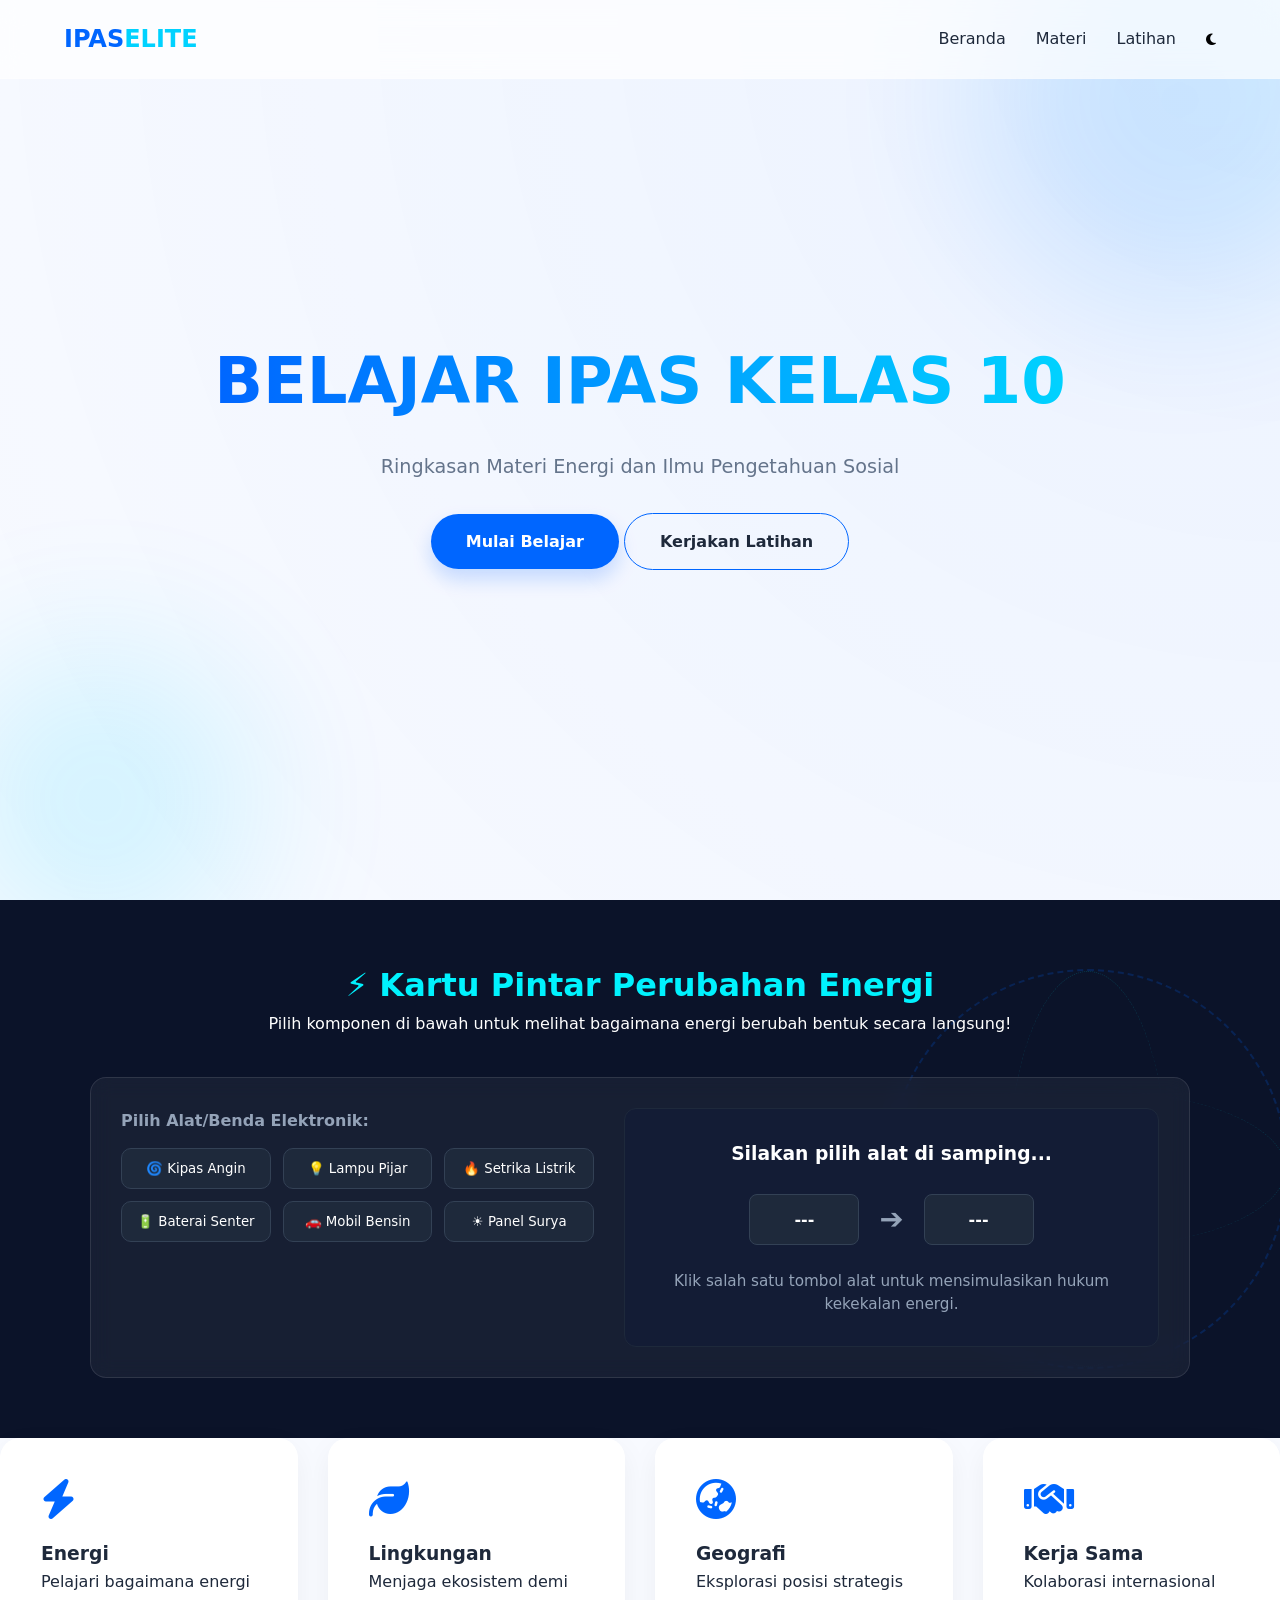
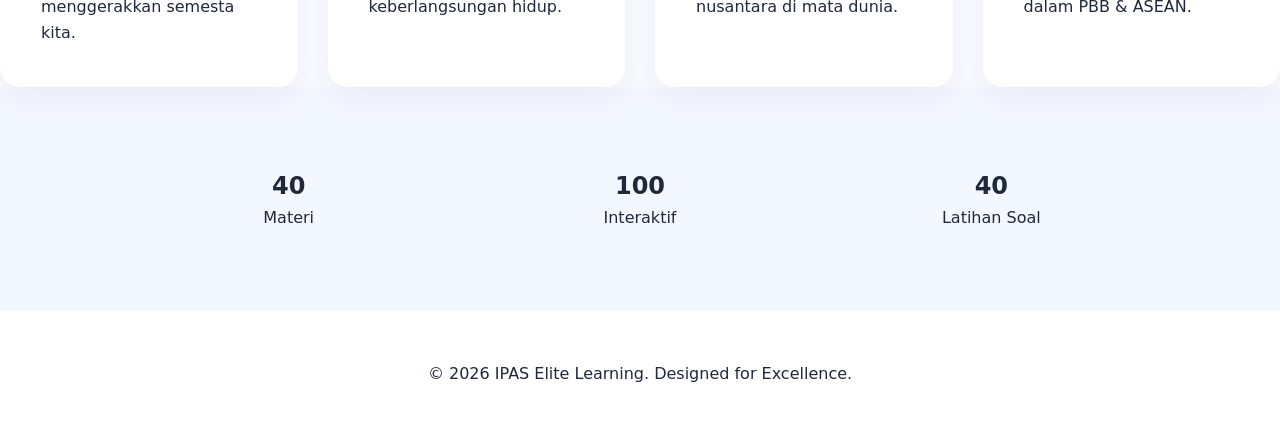
==== index.html @ 9905448e "Add files via upload" ====
<!DOCTYPE html>
<html lang="id">
<head>
    <meta charset="UTF-8">
    <meta name="viewport" content="width=device-width, initial-scale=1.0">
    <title>IPAS Elite | Belajar Masa Depan</title>
    <link rel="stylesheet" href="style.css">
    <link rel="stylesheet" href="https://cdnjs.cloudflare.com/ajax/libs/font-awesome/6.5.1/css/all.min.css">
</head>
<body>
    <div class="bg-shapes">
        <div class="shape" style="width: 400px; height: 400px; top: -100px; right: -100px;"></div>
        <div class="shape" style="width: 300px; height: 300px; bottom: -50px; left: -50px; background: var(--accent);"></div>
    </div>

    <nav>
        <div class="logo">IPAS<span style="color: var(--accent);">ELITE</span></div>
        <div class="nav-links">
            <a href="index.html">Beranda</a>
            <a href="materi.html">Materi</a>
            <a href="latihan.html">Latihan</a>
            <button id="theme-toggle" style="background:none; border:none; cursor:pointer;"><i class="fas fa-moon"></i></button>
        </div>
    </nav>

    <header class="hero">
        <div class="hero-content">
            <h1>BELAJAR IPAS KELAS 10</h1>
            <p>Ringkasan Materi Energi dan Ilmu Pengetahuan Sosial </p>
            <div class="hero-btns">
                <a href="materi.html" class="btn btn-primary">Mulai Belajar</a>
                <a href="latihan.html" class="btn" style="border: 1px solid var(--primary);">Kerjakan Latihan</a>
            </div>
        </div>
    </header>

    <section class="energy-transformer-section">
    <div class="globe-mesh-bg">
        <div class="grid-line lat"></div>
        <div class="grid-line lon"></div>
    </div>

    <div class="container-beranda">
        <div class="section-title-center">
            <h2>⚡ Kartu Pintar Perubahan Energi</h2>
            <p>Pilih komponen di bawah untuk melihat bagaimana energi berubah bentuk secara langsung!</p>
        </div>

        <div class="transformer-box">
            <div class="transformer-inputs">
                <label class="input-label">Pilih Alat/Benda Elektronik:</label>
                <div class="button-grid">
                    <button class="energy-btn" onclick="transformEnergy('listrik', 'cahaya', 'Kipas Angin', this)">
                        <span>🌀 Kipas Angin</span>
                    </button>
                    <button class="energy-btn" onclick="transformEnergy('listrik', 'cahaya', 'Lampu Listrik', this)">
                        <span>💡 Lampu Pijar</span>
                    </button>
                    <button class="energy-btn" onclick="transformEnergy('listrik', 'panas', 'Setrika', this)">
                        <span>🔥 Setrika Listrik</span>
                    </button>
                    <button class="energy-btn" onclick="transformEnergy('kimia', 'listrik', 'Baterai Senter', this)">
                        <span>🔋 Baterai Senter</span>
                    </button>
                    <button class="energy-btn" onclick="transformEnergy('kimia', 'gerak', 'Mobil Bensin', this)">
                        <span>🚗 Mobil Bensin</span>
                    </button>
                    <button class="energy-btn" onclick="transformEnergy('cahaya', 'listrik', 'Panel Surya', this)">
                        <span>☀️ Panel Surya</span>
                    </button>
                </div>
            </div>

            <div class="transformer-display">
                <h3 id="device-title">Silakan pilih alat di samping...</h3>
                <div class="flow-container">
                    <div class="energy-node" id="node-asal">---</div>
                    <div class="energy-arrow" id="flow-arrow">➔</div>
                    <div class="energy-node" id="node-hasil">---</div>
                </div>
                <p id="transform-explanation" class="transform-desc">Klik salah satu tombol alat untuk mensimulasikan hukum kekekalan energi.</p>
            </div>
        </div>
    </div>
</section>
        </div>
        <div class="grid">
            <div class="card">
                <i class="fas fa-bolt"></i>
                <h3>Energi</h3>
                <p>Pelajari bagaimana energi menggerakkan semesta kita.</p>
            </div>
            <div class="card">
                <i class="fas fa-leaf"></i>
                <h3>Lingkungan</h3>
                <p>Menjaga ekosistem demi keberlangsungan hidup.</p>
            </div>
            <div class="card">
                <i class="fas fa-globe-asia"></i>
                <h3>Geografi</h3>
                <p>Eksplorasi posisi strategis nusantara di mata dunia.</p>
            </div>
            <div class="card">
                <i class="fas fa-handshake"></i>
                <h3>Kerja Sama</h3>
                <p>Kolaborasi internasional dalam PBB & ASEAN.</p>
            </div>
        </div>
    </section>

    <section class="section" style="background: rgba(0,102,255,0.02);">
        <div class="grid" style="text-align: center;">
            <div class="stat-item">
                <h2 class="counter" data-target="40">0</h2>
                <p>Materi</p>
            </div>
            <div class="stat-item">
                <h2 class="counter" data-target="100">0</h2>
                <p>Interaktif</p>
            </div>
            <div class="stat-item">
                <h2 class="counter" data-target="40">0</h2>
                <p>Latihan Soal</p>
            </div>
        </div>
    </section>

    <footer style="padding: 50px 10%; background: var(--white); text-align: center;">
        <p>&copy; 2026 IPAS Elite Learning. Designed for Excellence.</p>
    </footer>

    <script src="script.js"></script>
</body>
</html>
---- style.css ----
/* --- ROOT VARIABLES --- */
:root {
    --primary: #0066ff;
    --primary-dark: #0052cc;
    --accent: #00d2ff;
    --bg-light: #f8faff;
    --white: #ffffff;
    --text-dark: #1e293b;
    --text-muted: #64748b;
    --glass: rgba(255, 255, 255, 0.7);
    --shadow: 0 10px 30px rgba(0, 0, 0, 0.05);
    --radius: 20px;
    --transition: all 0.4s cubic-bezier(0.175, 0.885, 0.32, 1.275);
}

/* --- DARK MODE --- */
[data-theme="dark"] {
    --bg-light: #0f172a;
    --white: #1e293b;
    --text-dark: #f8faff;
    --text-muted: #94a3b8;
    --glass: rgba(30, 41, 59, 0.8);
    --shadow: 0 10px 30px rgba(0, 0, 0, 0.3);
}

/* --- BASE STYLES --- */
* {
    margin: 0;
    padding: 0;
    box-sizing: border-box;
    font-family: 'Inter', system-ui, -apple-system, sans-serif;
}

html {
    scroll-behavior: smooth;
}

body {
    background-color: var(--bg-light);
    color: var(--text-dark);
    line-height: 1.6;
    overflow-x: hidden;
    transition: background 0.3s ease;
}

a { text-decoration: none; color: inherit; }
ul { list-style: none; }

/* --- ANIMATED BACKGROUND --- */
.bg-shapes {
    position: fixed;
    top: 0; left: 0; width: 100%; height: 100%;
    z-index: -1;
    overflow: hidden;
}

.shape {
    position: absolute;
    background: linear-gradient(45deg, var(--primary), var(--accent));
    filter: blur(80px);
    border-radius: 50%;
    opacity: 0.15;
    animation: float 20s infinite alternate;
}

@keyframes float {
    0% { transform: translate(0, 0) rotate(0deg); }
    100% { transform: translate(100px, 100px) rotate(360deg); }
}

/* --- NAVIGATION --- */
nav {
    position: fixed;
    top: 0; width: 100%;
    padding: 20px 5%;
    display: flex;
    justify-content: space-between;
    align-items: center;
    z-index: 1000;
    backdrop-filter: blur(15px);
    background: var(--glass);
    border-bottom: 1px solid rgba(255, 255, 255, 0.1);
    transition: var(--transition);
}

.logo {
    font-size: 1.5rem;
    font-weight: 800;
    color: var(--primary);
}

.nav-links {
    display: flex;
    gap: 30px;
}

.nav-links a {
    font-weight: 500;
    transition: var(--transition);
}

.nav-links a:hover { color: var(--primary); transform: translateY(-2px); }

/* --- HERO SECTION --- */
.hero {
    height: 100vh;
    display: flex;
    align-items: center;
    justify-content: center;
    text-align: center;
    padding: 0 10%;
    background: radial-gradient(circle at top right, rgba(0,102,255,0.05), transparent);
}

.hero-content h1 {
    font-size: 4rem;
    margin-bottom: 20px;
    background: linear-gradient(to right, var(--primary), var(--accent));
    -webkit-background-clip: text;
    background-clip: text;
    -webkit-text-fill-color: transparent;
    animation: fadeInUp 1s ease;
}

.hero-content p {
    font-size: 1.2rem;
    color: var(--text-muted);
    max-width: 600px;
    margin: 0 auto 30px;
    animation: fadeInUp 1.2s ease;
}

/* --- BUTTONS --- */
.btn {
    padding: 15px 35px;
    border-radius: 50px;
    font-weight: 600;
    cursor: pointer;
    transition: var(--transition);
    border: none;
    display: inline-block;
}

.btn-primary { background: var(--primary); color: white; box-shadow: 0 10px 20px rgba(0,102,255,0.2); }
.btn-primary:hover { transform: translateY(-5px); box-shadow: 0 15px 30px rgba(0,102,255,0.3); }

/* --- CARDS UI --- */
.section { padding: 80px 10%; }

.grid {
    display: grid;
    grid-template-columns: repeat(auto-fit, minmax(250px, 1fr));
    gap: 30px;
}

.card {
    background: var(--white);
    padding: 40px;
    border-radius: var(--radius);
    box-shadow: var(--shadow);
    transition: var(--transition);
    border: 1px solid rgba(255,255,255,0.1);
    position: relative;
}

.card:hover {
    transform: translateY(-10px) scale(1.02);
}

.card i {
    font-size: 2.5rem;
    color: var(--primary);
    margin-bottom: 20px;
}

/* --- ACCORDION MATERI --- */
.accordion-item {
    background: var(--white);
    margin-bottom: 15px;
    border-radius: var(--radius);
    overflow: hidden;
    box-shadow: var(--shadow);
}

.accordion-header {
    padding: 25px;
    cursor: pointer;
    display: flex;
    justify-content: space-between;
    align-items: center;
    background: var(--white);
    font-weight: 700;
}

.accordion-content {
    max-height: 0;
    overflow: hidden;
    transition: max-height 0.5s ease;
    padding: 0 25px;
}

.accordion-item.active .accordion-content {
    max-height: 2000px;
    padding: 20px 25px 40px;
}

/* --- QUIZ UI --- */
.quiz-container {
    max-width: 800px;
    margin: 50px auto;
    background: var(--white);
    padding: 40px;
    border-radius: var(--radius);
    box-shadow: var(--shadow);
}

.option-btn {
    width: 100%;
    padding: 15px 25px;
    margin: 10px 0;
    text-align: left;
    background: var(--bg-light);
    border: 2px solid transparent;
    border-radius: 12px;
    cursor: pointer;
    transition: var(--transition);
}

.option-btn:hover { border-color: var(--primary); background: rgba(0,102,255,0.05); }

/* --- POPUP --- */
.popup-overlay {
    position: fixed;
    top: 0; left: 0; width: 100%; height: 100%;
    background: rgba(0,0,0,0.5);
    display: none;
    align-items: center;
    justify-content: center;
    z-index: 2000;
    backdrop-filter: blur(5px);
}

.popup-content {
    background: var(--white);
    padding: 40px;
    border-radius: var(--radius);
    max-width: 500px;
    text-align: center;
    animation: zoomIn 0.3s ease;
}

.progress-bar {
    position: fixed;
    top: 0; left: 0; height: 5px;
    background: var(--accent);
    z-index: 1100;
    width: 0%;
}

@keyframes fadeInUp {
    from { opacity: 0; transform: translateY(30px); }
    to { opacity: 1; transform: translateY(0); }
}

@keyframes zoomIn {
    from { opacity: 0; transform: scale(0.8); }
    to { opacity: 1; transform: scale(1); }
}

@media (max-width: 768px) {
    .hero-content h1 { font-size: 2.5rem; }
    .nav-links { display: none; }
    .section { padding: 50px 5%; }
}
.accordion-content {
    max-height: 0;
    overflow: hidden;
    opacity: 0;
    padding: 0 15px;
    background-color: #ffffff;
    /* Membuat transisi gerakan meluncur dan memudar jadi halus */
    transition: max-height 0.4s ease-out, opacity 0.3s ease, padding 0.4s ease;
}

.accordion-item.active .accordion-header {
    background-color: #f1f5f9;
}

.accordion-item.active .accordion-header i {
    transform: rotate(180deg);
    transition: transform 0.3s ease;
}

.accordion-item {
    opacity: 0;
    transform: translateY(20px);
    transition: transform 0.5s ease, background-color 0.3s ease;
}

.accordion-item.show-fade {
    opacity: 1;
    transform: translateY(0);
}


@keyframes scaleIn {
    from {
        opacity: 0;
        transform: scale(0.95) translateY(10px);
    }
    to {
        opacity: 1;
        transform: scale(1) translateY(0);
    }
}

.quiz-container {
    animation: scaleIn 0.4s ease-out forwards;
}

.option-btn {
    transition: all 0.2s ease;
}
.option-btn:hover {
    transform: translateX(5px);
    background-color: #f1f5f9;
    box-shadow: 0 4px 6px -1px rgba(0, 0, 0, 0.1);
}

@keyframes shake {
    0%, 100% { transform: translateX(0); }
    25% { transform: translateX(-8px); }
    75% { transform: translateX(8px); }
}

.answer-wrong {
    animation: shake 0.3s ease-in-out;
    background-color: #fef2f2 !important;
    border-color: #ef4444 !important;
    color: #b91c1c !important;
}

@keyframes popGreen {
    0% { transform: scale(1); }
    50% { transform: scale(1.02); }
    100% { transform: scale(1); }
}

.answer-correct {
    animation: popGreen 0.3s ease-in-out;
    background-color: #f0fdf4 !important;
    border-color: #22c55e !important;
    color: #15803d !important;
}

.fade-question {
    opacity: 0;
    transform: translateY(-10px);
    transition: opacity 0.2s ease, transform 0.2s ease;
}

/* --- GAYA ELEMEN BUMI BERJARING & KARTU PINTAR ENERGI --- */
.energy-transformer-section {
    position: relative;
    padding: 60px 20px;
    background-color: #0b1329; /* Tema gelap cyberpunk agar jaring bumi menyala */
    color: #ffffff;
    overflow: hidden;
}

/* Animasi Jaring-Jaring Bumi Geografis */
.globe-mesh-bg {
    position: absolute;
    top: 50%;
    left: 85%;
    width: 400px;
    height: 400px;
    transform: translate(-50%, -50%);
    border: 2px dashed rgba(0, 102, 255, 0.2);
    border-radius: 50%;
    pointer-events: none;
    animation: spinGlobe 20s linear infinite;
}

.grid-line {
    position: absolute;
    top: 0; left: 0; right: 0; bottom: 0;
    border-radius: 50%;
    border: 1px dashed rgba(0, 242, 254, 0.15);
}
.grid-line.lat { transform: scaleY(0.4); }
.grid-line.lon { transform: scaleX(0.4); }

@keyframes spinGlobe {
    from { transform: translate(-50%, -50%) rotate(0deg); }
    to { transform: translate(-50%, -50%) rotate(360deg); }
}

/* Layout Kartu Pintar */
.container-beranda {
    max-width: 1100px;
    margin: 0 auto;
    position: relative;
    z-index: 2;
}

.section-title-center {
    text-align: center;
    margin-bottom: 40px;
}
.section-title-center h2 { color: #00f2fe; font-size: 2rem; }

.transformer-box {
    display: flex;
    flex-wrap: wrap;
    gap: 30px;
    background: rgba(255, 255, 255, 0.05);
    backdrop-filter: blur(10px);
    border: 1px solid rgba(255, 255, 255, 0.1);
    padding: 30px;
    border-radius: 16px;
}

.transformer-inputs { flex: 1; min-width: 300px; }
.input-label { display: block; margin-bottom: 15px; color: #94a3b8; font-weight: bold; }

.button-grid {
    display: grid;
    grid-template-columns: repeat(auto-fill, minmax(140px, 1fr));
    gap: 12px;
}

.energy-btn {
    background: #1e293b;
    border: 1.5px solid #334155;
    color: white;
    padding: 12px;
    border-radius: 10px;
    cursor: pointer;
    font-weight: 500;
    transition: all 0.25s ease;
}
.energy-btn:hover {
    border-color: #00f2fe;
    background: rgba(0, 242, 254, 0.1);
    transform: translateY(-2px);
}
.energy-btn.active-transform {
    background: #0066ff;
    border-color: #00f2fe;
    box-shadow: 0 0 15px rgba(0, 242, 254, 0.4);
}

/* Tampilan Display Animasi Aliran */
.transformer-display {
    flex: 1;
    min-width: 300px;
    background: #131c35;
    border-radius: 12px;
    padding: 30px;
    text-align: center;
    display: flex;
    flex-direction: column;
    justify-content: center;
    align-items: center;
    border: 1px solid #1e293b;
}

.flow-container {
    display: flex;
    align-items: center;
    gap: 20px;
    margin: 25px 0;
}

.energy-node {
    background: #1e293b;
    padding: 12px 20px;
    border-radius: 8px;
    font-weight: bold;
    text-transform: uppercase;
    border: 1px solid #334155;
    min-width: 110px;
    transition: all 0.3s ease;
}

.energy-node.pulse {
    border-color: #00f2fe;
    color: #00f2fe;
    box-shadow: 0 0 10px rgba(0, 242, 254, 0.2);
}

.energy-arrow {
    font-size: 1.8rem;
    color: #94a3b8;
    transition: all 0.3s ease;
}
.energy-arrow.active-arrow {
    color: #00f2fe;
    transform: scale(1.2);
    animation: arrowPush 0.6s infinite alternate;
}

@keyframes arrowPush {
    from { transform: translateX(0) scale(1.1); }
    to { transform: translateX(6px) scale(1.1); }
}

.transform-desc { color: #94a3b8; font-size: 0.95rem; line-height: 1.5; }
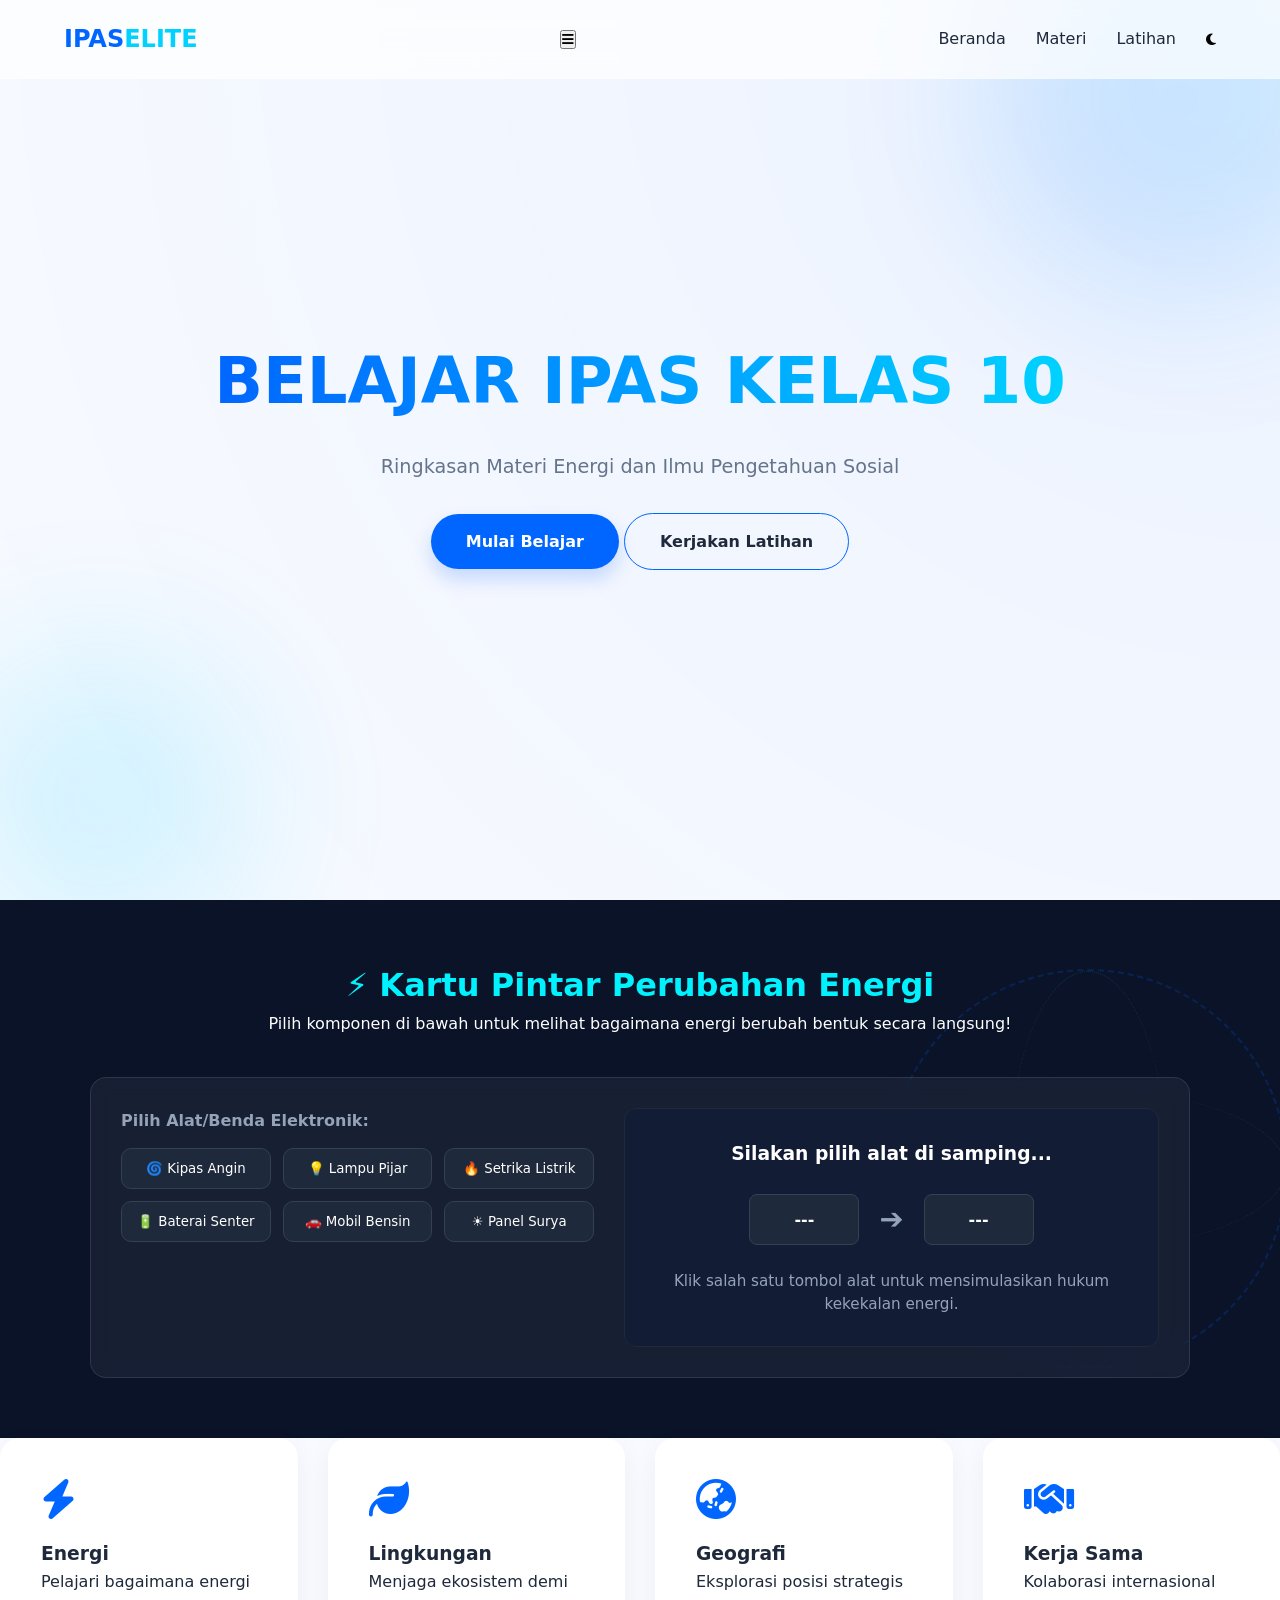
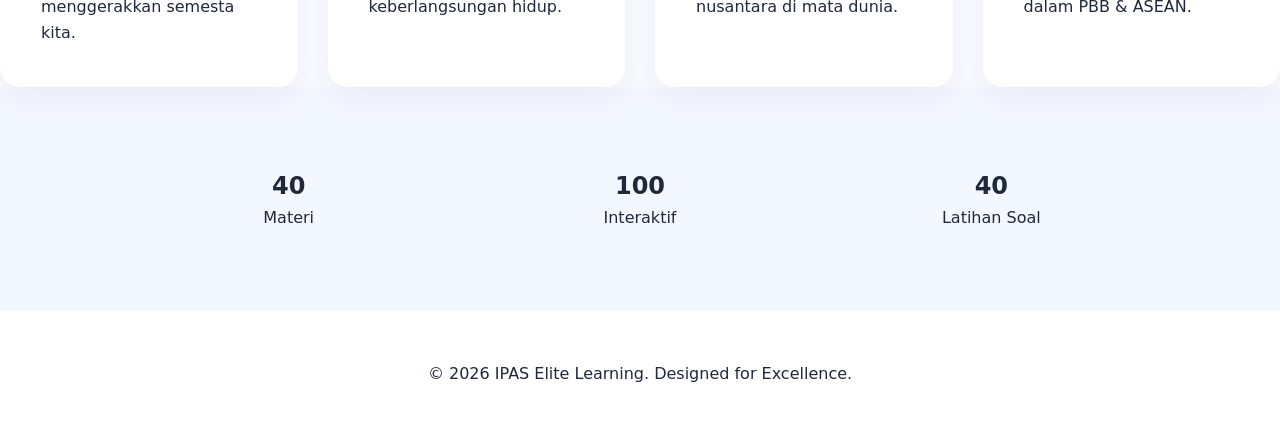
==== commit 8d3e55c1: "Update index.html" ====
--- a/index.html
+++ b/index.html
@@ -13,9 +13,14 @@
         <div class="shape" style="width: 300px; height: 300px; bottom: -50px; left: -50px; background: var(--accent);"></div>
     </div>
 
-    <nav>
+   <nav>
         <div class="logo">IPAS<span style="color: var(--accent);">ELITE</span></div>
-        <div class="nav-links">
+        
+        <button class="menu-toggle" id="menu-mobile-btn">
+            <i class="fas fa-bars"></i>
+        </button>
+
+        <div class="nav-links" id="nav-menu">
             <a href="index.html">Beranda</a>
             <a href="materi.html">Materi</a>
             <a href="latihan.html">Latihan</a>
@@ -131,4 +136,4 @@
 
     <script src="script.js"></script>
 </body>
-</html>+</html>
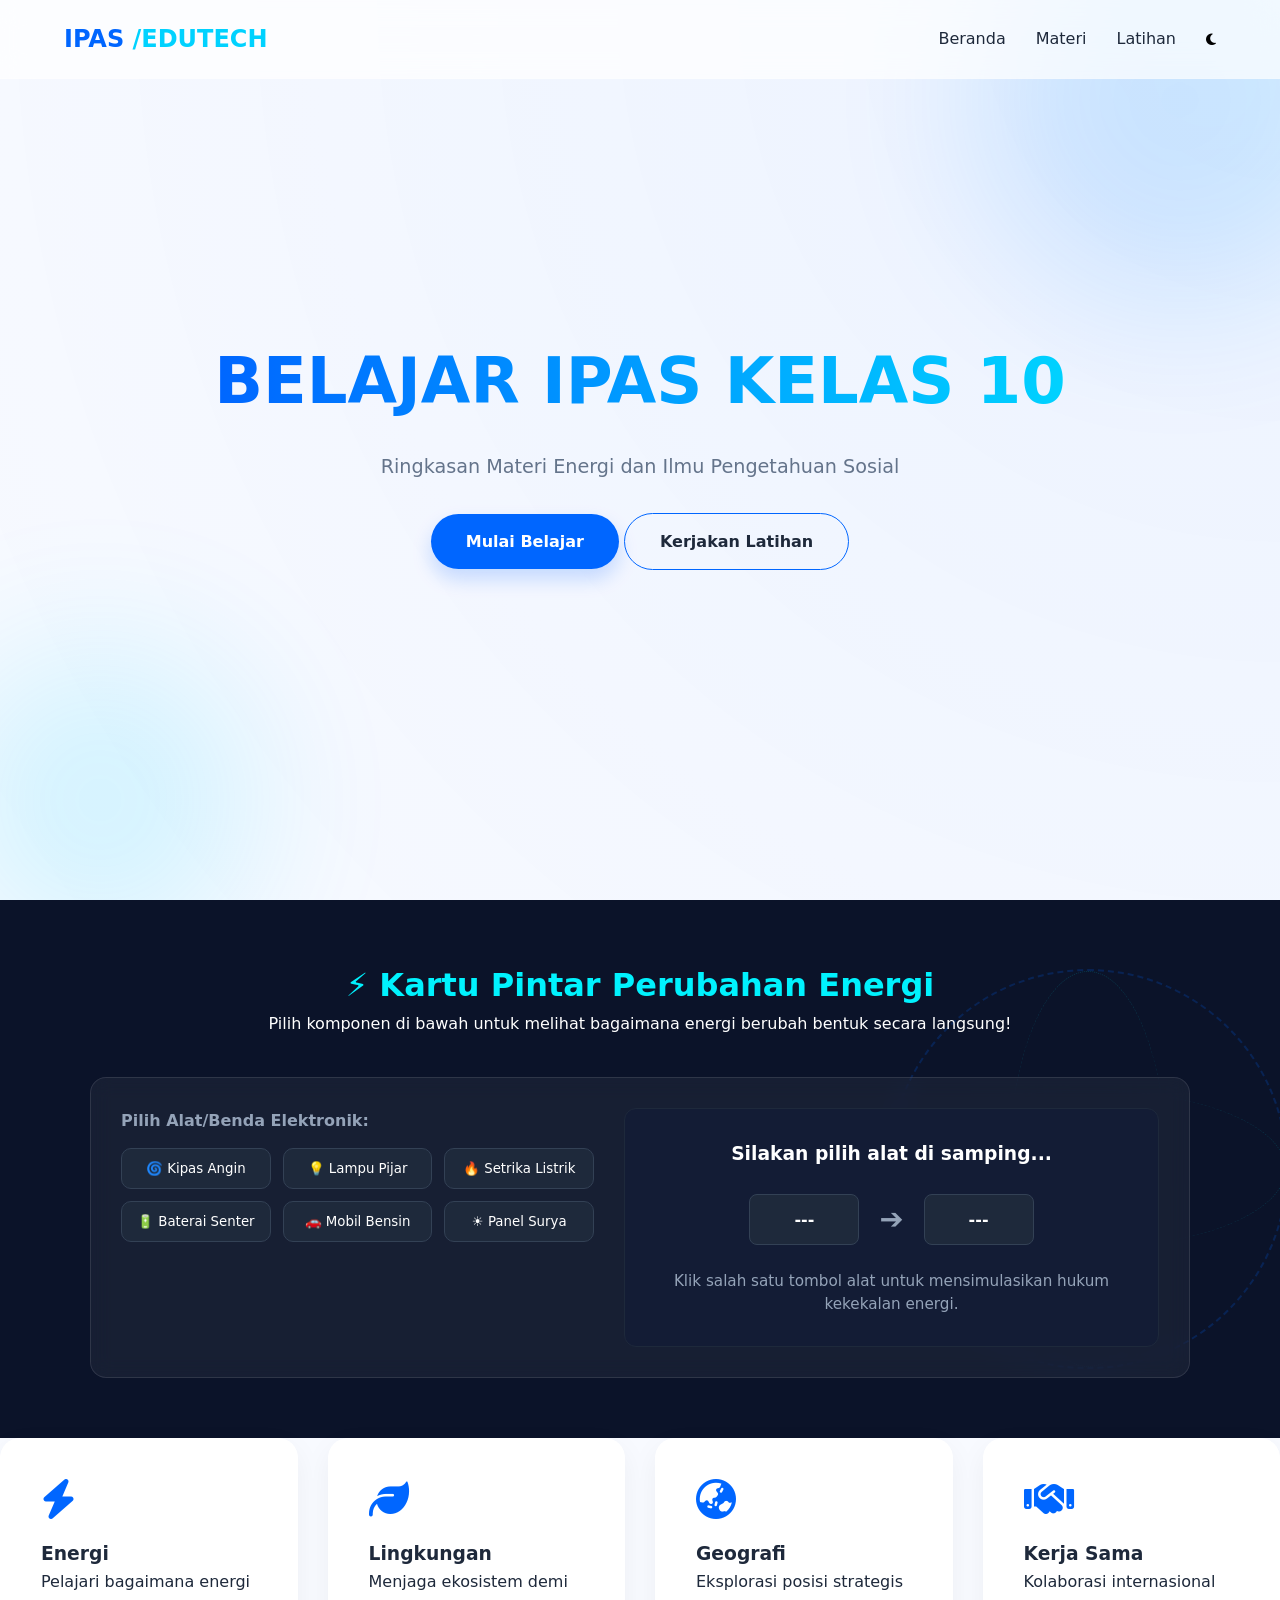
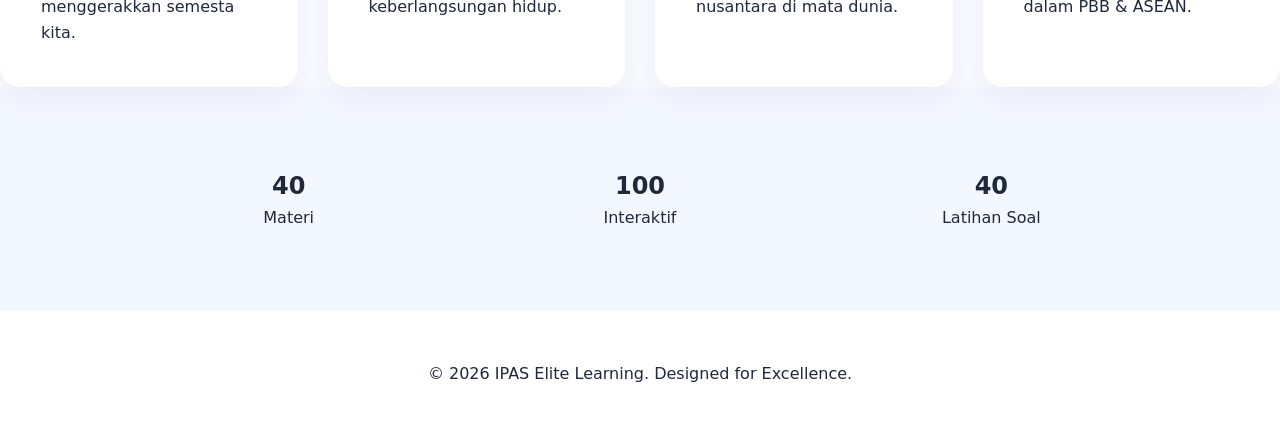
==== commit 540151df: "Update index.html" ====
--- a/index.html
+++ b/index.html
@@ -14,7 +14,7 @@
     </div>
 
    <nav>
-        <div class="logo">IPAS<span style="color: var(--accent);">ELITE</span></div>
+        <div class="logo">IPAS&nbsp;<span style="color: var(--accent);">/EDUTECH</span></div>
         
         <button class="menu-toggle" id="menu-mobile-btn">
             <i class="fas fa-bars"></i>
--- a/style.css
+++ b/style.css
@@ -506,4 +506,80 @@
     to { transform: translateX(6px) scale(1.1); }
 }
 
-.transform-desc { color: #94a3b8; font-size: 0.95rem; line-height: 1.5; }+.transform-desc { color: #94a3b8; font-size: 0.95rem; line-height: 1.5; }
+
+/* --- PENGATURAN RESPONSIF LAYAR HP (MOBILE NAV) --- */
+
+/* Tampilan tombol hamburger garis tiga */
+.menu-toggle {
+    display: none;
+    background: none;
+    border: none;
+    color: #0066ff; /* Warna biru utama website kamu */
+    font-size: 1.6rem;
+    cursor: pointer;
+    z-index: 1001;
+    transition: transform 0.3s ease;
+}
+
+/* Aturan khusus saat website dibuka di HP (Layar Maksimal 768px) */
+@media (max-width: 768px) {
+    .menu-toggle {
+        display: block; /* Munculkan hamburger di HP */
+        color: #00f2fe !important; /* Warna ikon terang agar kontras dengan bg gelap */
+    }
+
+    /* Perbaikan total kotak laci menu di HP */
+    .nav-links {
+        position: fixed;
+        top: -100vh; /* Sembunyi di atas sebelum diklik */
+        left: 0;
+        width: 100%;
+        height: auto;
+        background: #1e293b !important; /* Diubah ke warna gelap solid agar menyatu dengan tema */
+        box-shadow: 0 10px 30px rgba(0, 0, 0, 0.5);
+        padding: 90px 0 30px 0;
+        display: flex !important; /* Memaksa menu menyusun ke bawah */
+        flex-direction: column;
+        align-items: center;
+        gap: 25px;
+        transition: top 0.4s cubic-bezier(0.4, 0, 0.2, 1);
+        z-index: 999 !important; /* Naikkan layer agar berada di paling depan teks hero */
+    }
+
+    /* Ketika aktif, pancing laci menu turun ke posisi pas di bawah navbar */
+    .nav-links.mobile-active {
+        top: 0 !important;
+    }
+
+    /* Warna teks menu di dalam HP agar menyala dan kelihatan jelas */
+    .nav-links a {
+        font-size: 1.4rem !important;
+        color: #ffffff !important; /* Teks warna putih solid */
+        width: 100%;
+        text-align: center;
+        padding: 12px 0;
+        text-decoration: none;
+        display: block;
+        font-weight: 600;
+        letter-spacing: 1px;
+    }
+    
+    /* Efek saat teks menu disentuh jari */
+    .nav-links a:hover {
+        color: #00f2fe !important; /* Berubah jadi biru terang menyala */
+        background-color: rgba(255, 255, 255, 0.05);
+    }
+
+    /* Menyesuaikan tombol tema dark/light di HP */
+    #theme-toggle {
+        color: #ffffff !important;
+        font-size: 1.3rem;
+        padding: 10px;
+    }
+    
+    /* Supaya teks utama tidak tertabrak laci menu */
+    .hero-content h1 {
+        font-size: 2.2rem !important;
+    }
+}
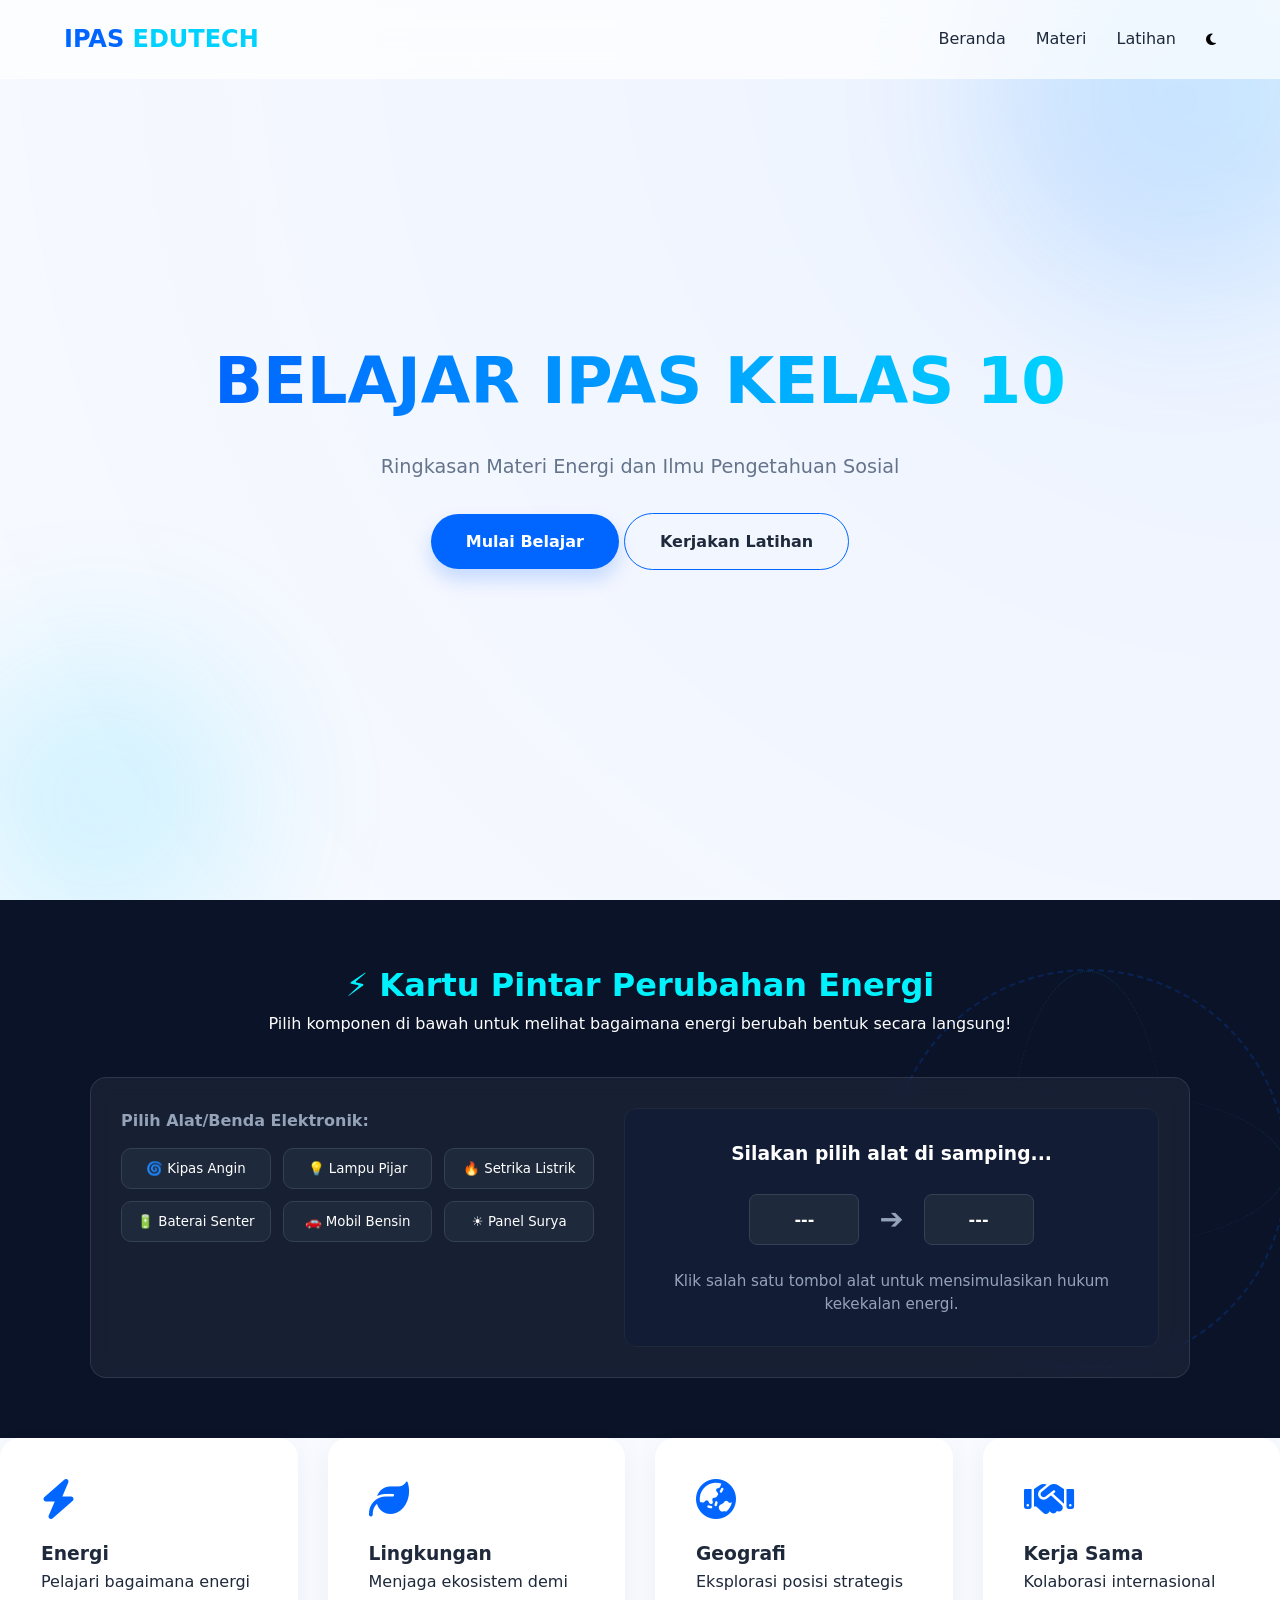
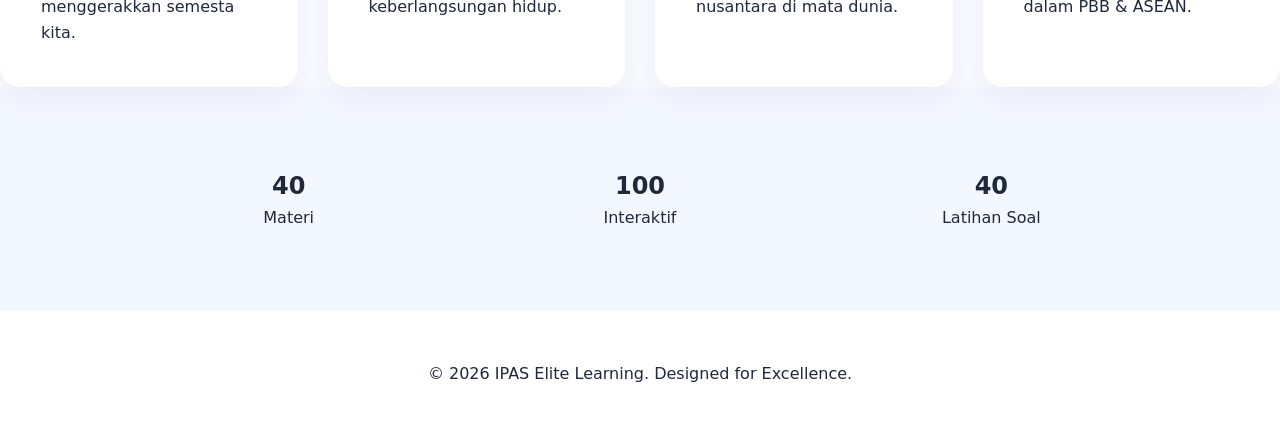
==== commit 054cab78: "Update index.html" ====
--- a/index.html
+++ b/index.html
@@ -14,7 +14,7 @@
     </div>
 
    <nav>
-        <div class="logo">IPAS&nbsp;<span style="color: var(--accent);">/EDUTECH</span></div>
+        <div class="logo">IPAS&nbsp;<span style="color: var(--accent);">EDUTECH</span></div>
         
         <button class="menu-toggle" id="menu-mobile-btn">
             <i class="fas fa-bars"></i>
